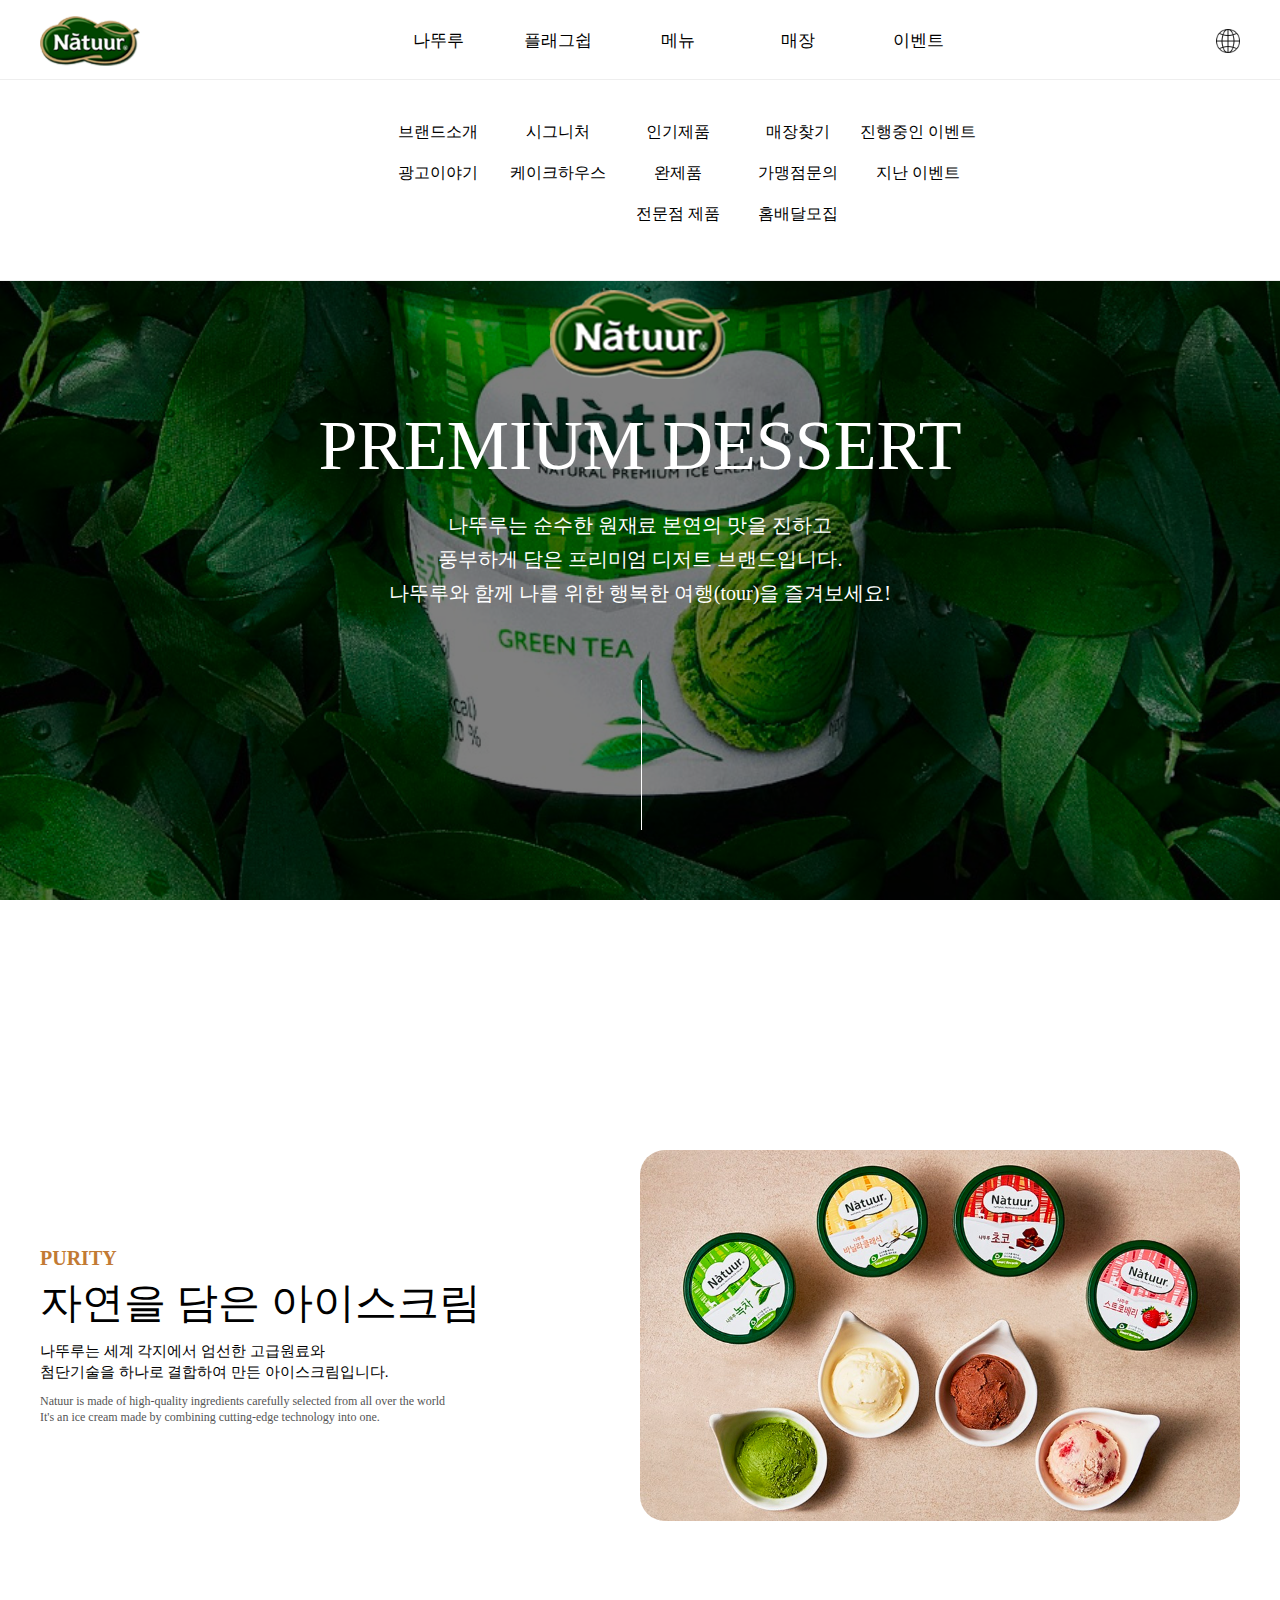
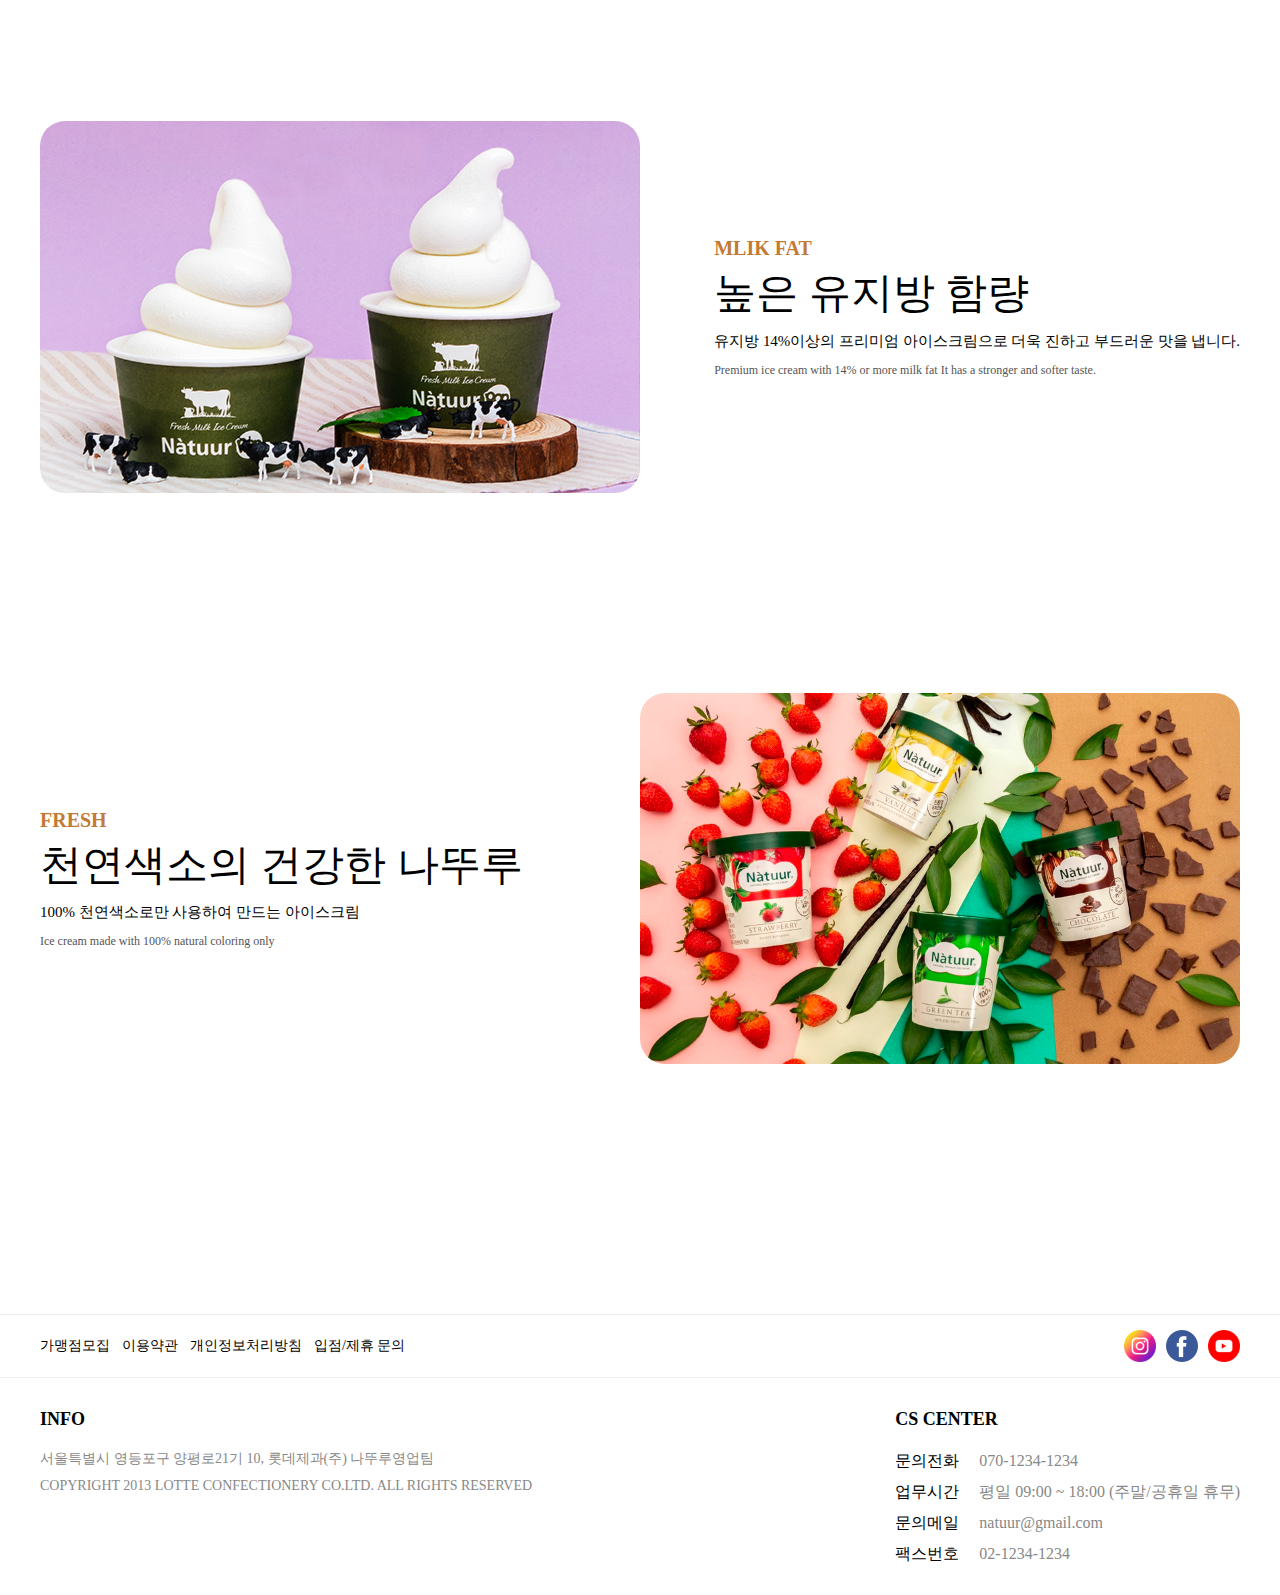
==== brand/company.html @ 03b8553c "root modify" ====
<!DOCTYPE html>
<html lang="ko">
<head>
    <meta charset="UTF-8" />
    <meta http-equiv="X-UA-Compatible" content="IE=edge" />
    <meta name="format-detection" content="telephone=no" />
    <meta name="robots" content="index,follow" />
    <meta name="viewport" content="width=device-width, initial-scale=1.0, maximum-scale=1.0" />
    <title>Natuur</title>
    <meta name="description" content="Natuur" />
    <!-- og -->
    <meta property="og:type" content="website" />
    <meta property="og:title" content="Natuur" />
    <meta property="og:description" content="Natuur" />
    <meta property="og:image" content="" />
    <meta property="og:url" content="" />
    <!-- Favicons -->
    <link rel="shortcut icon" href="">
    <!-- CSS -->
    <link rel="stylesheet" href="https://cdnjs.cloudflare.com/ajax/libs/animate.css/4.1.1/animate.min.css"/>
    <link rel="stylesheet" type="text/css" href="../assets/css/reset.css" />
    <link rel="stylesheet" href="https://unpkg.com/swiper/swiper-bundle.min.css"/>
    <link rel="stylesheet" type="text/css" href="../assets/css/ani.css" />
    <link rel="stylesheet" type="text/css" href="../assets/css/common.css" />
    <link rel="stylesheet" type="text/css" href="../assets/css/brand.css" />
    <link rel="stylesheet" type="text/css" href="../assets/css/responsive.css" />  

    <!-- SCRIPT -->
    <script type="text/javascript" src="../assets/js/jquery-1.11.2.min.js"></script>
    <script src="../assets/js/incSub.js"></script>

</head>
<body>
    <div id="header"></div>
    <div id="aside"></div>
    <div class="deemed"></div>
    <div class="company-contanier">
        <div class="visual">
            <div class="deemed-screen"></div>
            <div class="text">
                <img src="../assets/images/top-logo.png" alt="">
                <b>Premium Dessert</b>
                <p>나뚜루는 순수한 원재료 본연의 맛을 진하고<br/> 
                    풍부하게 담은 프리미엄 디저트 브랜드입니다.<br>
                    나뚜루와 함께 나를 위한 행복한 여행(tour)을 즐겨보세요!
                </p>
            </div>
        </div>
        <div class="contents">
            <div class="inner">
                <div class="item">
                    <div class="thumb">
                        <img src="../assets/images/company-img1.png" alt="">
                    </div>
                    <div class="text">
                        <span>purity</span>
                        <b>자연을 담은 아이스크림</b>
                        <p>
                            나뚜루는 세계 각지에서 엄선한 고급원료와<br/>
                            첨단기술을 하나로 결합하여 만든 아이스크림입니다.
                        </p>
                        <p>
                            Natuur is made of high-quality ingredients carefully selected from all over the world<br/>
                            It's an ice cream made by combining cutting-edge technology into one.
                        </p>
                    </div>
                </div>
                
                <div class="item">
                    <div class="thumb">
                        <img src="../assets/images/company-img3.png" alt="">
                    </div>
                    <div class="text">
                        <span>mlik fat</span>
                        <b>높은 유지방 함량</b>
                        <p>
                            유지방 14%이상의 프리미엄 아이스크림으로
                            더욱 진하고 부드러운 맛을 냅니다.
                        </p>
                        <p>
                            Premium ice cream with 14% or more milk fat
                            It has a stronger and softer taste.
                        </p>
                    </div>
                    
                </div>

                <div class="item">
                    <div class="thumb">
                        <img src="../assets/images/company-img2.png" alt="">
                    </div>
                    <div class="text">
                        <span>fresh</span>
                        <b>천연색소의 건강한 나뚜루</b>
                        <p>
                            100% 천연색소로만 사용하여 만드는 아이스크림
                        </p>
                        <p>
                            Ice cream made with 100% natural coloring only
                        </p>
                    </div>
                    
                </div>
            </div>
        </div>
    </div>
    <div id="footer"></div>
    <script src="https://unpkg.com/swiper/swiper-bundle.min.js"></script>
    
    <script defer src="../assets/js/script.js"></script>
</body>
</html>
---- assets/css/ani.css ----
@keyframes visualMove {
    from {transform: scale(1.1);}
    to {transform: scale(1.0);}
  }
  @keyframes fadeEffect {
    from {opacity: 0;}
    to {opacity: 1;}
  }
---- assets/css/common.css ----
@import url(//spoqa.github.io/spoqa-han-sans/css/SpoqaHanSansNeo.css);
body { font-family: 'Spoqa Han Sans Neo', 'sans-serif'; }

/*** header ***/
.inner{
    width: 1200px;
    margin: 0 auto;
}
#header{
    position: fixed;
    top: 0;
    left: 0;
    right: 0;
    z-index: 9;
    transition: all 0.3s ease;
    height: 80px;
    box-sizing: border-box;
}
#header .inner{
    display: flex;
    justify-content: space-between;
    align-items: center;
    width: 1200px;
    margin: 0 auto;
}
#header .top-logo{
    width: 100px;
}
#header .top-logo a{
    display: block;
}
#header .top-logo a img{
    display: block;
    max-width: 100%;
}
#header .top-nav{
    display: flex;
}
#header .top-nav > li{
    width: 120px;
}
#header .top-nav > li > a{
    text-align: center;
    display: block;
    font-size: 17px;
    font-weight: 500;
    color: #fff;
    padding: 30px 0;
}
#header .top-right{
    display: flex;
    align-items: center;
}
#header .langage{
    cursor: pointer;
    display: inline-block;
    box-sizing: border-box;
    width: 24px;
    height: 24px;
    background-image: url(../images/icon-global-w.png);
    background-position: center;
    background-repeat: no-repeat;
    background-size: contain;
}
#header .aside-btn{
    display: block;
    width: 32px;
    height: 32px;
    background:url(../images/btn-aside-white.png) no-repeat center / cover;
    box-sizing: border-box;
    cursor: pointer;
    margin-left: 8px;
    display: none;
}
/*** header Scroll ***/
#header.scroll-down{
    background-color: #fff;
    border-bottom: 1px solid #eee;
}
#header.scroll-down .top-nav li a{
    color: #000;
}
#header.scroll-down .langage{
    background-image: url(../images/icon-global.png);
}
#header.scroll-down .aside-btn{
    background:url(../images/btn-aside-black.png) no-repeat center / cover;
}

/*** header hover ***/
#header:hover{
    background-color: #fff;
    border-bottom: 1px solid #eee;
}
#header:hover .top-nav > li > a{
    color: #000;
}
#header:hover .top-nav > li{
    position: relative;
}
#header:hover .top-nav > li:hover:after{
    content: '';
    height: 3px;
    background-color: #004400;
    position: absolute;
    left: 0;
    bottom: 1px;
    right: 0;
}
#header:hover .sub-menu{
    display: block;
}
#header .sub-menu li a:hover{
    color: #004400;
    font-weight: 700;
}
#header:hover .langage{
    background-image: url(../images/icon-global.png);
}
#header:hover .sub-menu-bg{
    border-bottom: 1px solid #eee;
    height:200px;
}

/*** gnb ***/
#header .sub-menu{
    position: absolute;
    z-index: 2;
    display: none;
    padding: 30px 0;
    transition: all 0.8s ease;
}
#header .sub-menu li{
    width: 120px;
    padding: 10px 0;
    
}
#header .sub-menu li a{
    display: block;
    color: #000;
    font-size: 16px;
    font-weight: 500;
    text-align: center;
}
#header .sub-menu-bg{
    background-color: #fff;
    transition: all 0.3s ease;
    overflow: hidden;
    position: absolute;
    top: 80px;
    left: 0;
    right: 0;
    height: 0;
    height: 0;
    z-index: 1;
}

/*** footer ***/
#footer .footer-top{
    border-top: 1px solid #eee;
    border-bottom: 1px solid #eee;
}
#footer .footer-top .inner{
    padding: 15px 0;
    display: flex;
    justify-content: space-between;
    align-items: center;
}
#footer .footer-top .location{
    display: flex;
}
#footer .footer-top .location li + li{
    margin-left: 12px;
}
#footer .footer-top .location li a{
    display: block;
     font-size: 14px;
     color: #000;
     font-weight:500;
     line-height: 1.2em;
}
#footer .footer-top .sns{
    display: flex;
}
#footer .footer-top .sns li a{
    width: 32px;
    display: block;
}
#footer .footer-top .sns li + li{
    margin-left: 10px;
}
#footer .footer-top .sns li a img{
    display: block;
    max-width: 100%;
}
#footer .footer-bottom{
    padding: 30px 0;
}
#footer .footer-bottom .inner{
    display: flex;
    justify-content: space-between;
}
#footer .footer-bottom .info span{
    font-size: 18px;
    display: block;
    font-weight: 700;
    text-transform: uppercase;
    margin-bottom: 20px;
    color: #000;
}
#footer .footer-bottom .info p{
    font-size: 14px;
    color: #888;
    line-height: 1.2em;
}
#footer .footer-bottom .info p{
    margin-top: 10px;
}
#footer .footer-bottom .cs > span{
    font-size: 18px;
    display: block;
    font-weight: 700;
    text-transform: uppercase;
    margin-bottom: 20px;
    color: #000;
}
#footer .footer-bottom .cs div + div{
    margin-top: 10px;
}
#footer .footer-bottom .cs div > span{
    width: 80px;
    display: inline-block;
    font-size: 16px;
    color: #000;
    font-weight: 500;
}
#footer .footer-bottom .cs div > p{
    display: inline-block;
    font-size: 16px;
    color: #888;
    font-weight: 500;
}

/*** aside ***/
#aside{
    width: 80%;
    position: fixed;
    right:0;
    top: 0;
    bottom: 0;
    background-color: #fff;
    transform: translateX(1500px);
    transition: all 0.6s ease;
    z-index: 999;
}
#aside .aside-inner{
    width: 90%;
    margin: 0 auto;
}
#aside .aside-top{
    padding: 30px 0;
    border-bottom: 1px solid #ccc;
}
#aside .aside-top .aside-logo a{
    width: 80px;
    display: block;
}
#aside .aside-top .aside-logo a img{
    display: block;
    max-width: 100%;
}

#aside .menu-list .item .list-title{
    width: 100%;
    display: block;
    font-size: 18px;
    padding: 12px 0;
    border-bottom: 1px solid #ccc;
    font-weight: 400;
    cursor: pointer;
    text-align: left;
    padding-left: 5px;
    letter-spacing: 0.01px;
    position: relative;
}
#aside .menu-list .item .list-title:after{
    content: '';
    position: absolute;
    right: 10px;
    top: 50%;
    width: 30px;
    height: 30px;
    margin-top: -15px;
    background: url(../images/icon_arrow.png) no-repeat center / cover; 
    transform:rotate(90deg);
    transition: all 0.6s ease;
}
#aside .menu-list .item .aside-checked.list-title:after{
    transform:rotate(270deg);
    
}
#aside .menu-list .item .sub-menu{
    max-height: 0;
    overflow: hidden;
    transition: max-height 0.2s ease-out;
}
#aside .aside-checked + .sub-menu{
    border-bottom: 1px solid #ccc;
}
#aside .menu-list .item .sub-menu a{
    display: block;
    padding: 8px 0;
    font-weight: 400;
    font-size: 14px;
    padding-left: 10px;
    letter-spacing: 0.01px;
    color: #666;
}
#aside .menu-list .item .sub-menu a:first-child{
    padding-top: 12px;
}
#aside .menu-list .item .sub-menu a:last-child{
    padding-bottom: 12px;
}
.aside-active{
transform: translateX(0) !important;  
}
.aside-closeBtn{
    position: absolute;
    width: 30px;
    height: 30px;
    left: -40px;
    top: 30px;
    cursor: pointer;
}
.aside-closeBtn img{
    display: block;
    max-width: 100%;
}
.scroll-stop{
    height: 100%;
    overflow: hidden;
}
.deemed{
    position: fixed;
    top:0;
    left: 0;
    right: 0;
    bottom: 0;
    background: rgba(0,0,0,0.7);
    z-index: 98;
    display: none;
}

@media screen and (max-width: 1200px) { 
    #header .inner{
        width: 96%;
    }
}
@media screen and (max-width: 1024px) { 
    #header .top-nav > li {
        width: 100px;
    }
    #footer .footer-bottom .inner{
        display: block;
    }
    #footer .footer-bottom .info{
        margin-bottom: 30px;
    }
}
@media screen and (max-width: 768px) {
    #header{
        height: 60px;
    }
    #header:hover{
        background-color: initial;
        border-bottom: none;
    }
    #header .top-logo{
        width: 80px;
    }
    #header .inner{
        height: 60px;
    }
    #header .top-nav{
        display: none;
    }
    #header .aside-btn{
        display: block;
    }
    #header .langage{
        display: none;
    }
    #header .sub-menu-bg{
        display: none;
    }
}
@media screen and (max-width: 480px) {
    #footer .footer-top .inner{
        padding: 3.12vw 0;
    }
    #footer .footer-top .location li a{
        font-size: 2.91vw;
    }
    #footer .footer-top .location li + li{
        margin-left: 1.66vw;
    }
    #footer .footer-top .sns li a{
        width:6.66vw;
    }
    #footer .footer-top .sns li + li{
        margin-left: 1.8vw;
    }
    #footer .footer-bottom{
        padding: 6vw 0;
    }
    #footer .footer-bottom .info span,
    #footer .footer-bottom .cs > span{
        font-size: 3.75vw;
        margin-bottom: 4vw;
    }
    #footer .footer-bottom .info p{
        margin-top: 2.05vw;
        font-size: 3vw;
    }
    #footer .footer-bottom .cs div > span{
        width: 16vw;
        font-size: 3.33vw;
    }
    #footer .footer-bottom .cs div > p{
        font-size: 3.33vw;
    }
    #footer .footer-bottom .cs div + div{
        margin-top: 2vw;
    }
}
---- assets/css/brand.css ----
.company-contanier{
    background: url(../images/visual-brand.jpg) no-repeat center / cover;
    background-attachment: fixed;
}
.deemed-screen{
    position: absolute;
    top: 0;
    left: 0;
    right: 0;
    bottom: 0;
    background-color:rgba(0,0,0,0.5);
    z-index: 1;
}
.company-contanier .visual{
    height: 100vh;
    display: flex;
    justify-content: center;
    align-items: center;
}
.company-contanier .visual .text{
    text-align: center;
    z-index: 2;
}
.company-contanier .visual .text span{
    font-size: 30px;
    font-weight: 700;
}
.company-contanier .visual .text b{
    display: block;
    font-size: 70px;
    color: #fff;
    font-weight: 500;
    letter-spacing: -0.01px;
    text-transform: uppercase;
    line-height: 1.2em;
    padding: 20px 0;
}

.company-contanier .visual .text p{
    font-size: 20px;
    color: #fff;
    font-weight: 400;
    letter-spacing: -0.01px;
    line-height: 1.7em;
    position: relative;
}
.company-contanier .visual .text p::after{
    content: '';
    width: 1px;
    height: 150px;
    background-color: #fff;
    position: absolute;
    bottom: -220px;
    left: 50%;
    margin-left: 0.5px;
}
.company-contanier .contents{
    padding: 150px 0 ;
    background-color: #fff;
}
.company-contanier .contents .item{
    display: flex;
    justify-content: space-between;
    align-items: center;
    padding: 100px 0;
    flex-flow: row-reverse;
}
.company-contanier .contents .item:nth-child(2){
    flex-flow: row;
}
.company-contanier .contents .item .text span{
    display: block;
    font-size: 20px;
    font-weight: 700;
    text-transform: uppercase;
    color: #c27a34;
    margin-bottom: 5px;
}
.company-contanier .contents .item .text b{
    display: block;
    font-size: 42px;
    font-weight: 400;
    color: #000;
    letter-spacing: -0.02px;
    margin-bottom: 10px;
}
.company-contanier .contents .item .text p{
    font-size: 15px;
    line-height: 1.4em;
    letter-spacing: -0.01px;
}
.company-contanier .contents .item .text p + p{
    margin-top: 10px;
    font-size: 12px;
    color: #555;
}
.company-contanier .contents .item .thumb{
    width:600px;
}
.company-contanier .contents .item .thumb img{
    display: block;
    max-width: 100%;
    border-radius: 25px;
}


@media screen and (max-width: 1200px) { 
    .company-contanier .contents .item .thumb{
        width: 500px;
    }
    .company-contanier .contents .item .text b{
        font-size: 32px;
    }
    .company-contanier .contents .item .text p{
        font-size: 14px;
    }
}
@media screen and (max-width: 1024px) { 
    .company-contanier .contents{
        padding: 80px 0;
    }
.company-contanier .contents .item .thumb img{
    max-width: 90%;
    margin: 0 auto;
    }   
}
@media screen and (max-width: 768px) { 
    .company-contanier .visual .text img{
        display: block;
        width: 150px;
        margin: 0 auto;
    }
    .company-contanier .visual .text b{
        font-size: 40px;
    }
    .company-contanier .visual .text p {
        font-size: 15px;
    }
    .company-contanier .visual .text p::after {
        height: 110px;
        bottom: -150px;
    }
    .company-contanier .contents .item{
        display: block;
        padding: 60px 0;
    }
    .company-contanier .contents .item .thumb{
        width: 100%;
        margin-bottom: 30px;
    }
    .company-contanier .contents .item .thumb img{
        max-width: 100%;
    }
    .company-contanier .contents .item .text br{
        display: none;
    }
    .company-contanier .contents .item .text p{
        font-size: 17px;
    }
    .company-contanier .contents .item .text p + p{
        font-size: 14px;
    }
}
@media screen and (max-width: 480px) { 
    .company-contanier .visual .text img{
        width: 30vw;
    }
    .company-contanier .visual .text b{
        font-size: 8.33vw;
        padding: 4.1vw 0;
    }
    .company-contanier .visual .text p {
        font-size: 3.1vw;
    }
    .company-contanier .visual .text p::after {
        height: 20vw;
        bottom: -31vw;
    }
    .company-contanier .contents{
        padding: 15vw 0;
    }
    .company-contanier .contents .item{
        display: block;
        padding: 10vw 0;
    }
    .company-contanier .contents .item .thumb{
        margin-bottom: 6.25vw;
    }
    .company-contanier .contents .item .text span{
        font-size: 4.16vw;
        margin-bottom: 1vw;
    }
    .company-contanier .contents .item .text b{
        font-size: 6vw;
        margin-bottom: 2vw;
    }
    .company-contanier .contents .item .text p{
        font-size: 3.6vw;
    }
    .company-contanier .contents .item .text p + p{
        font-size: 3vw;
        margin-top: 2vw;
    }
}
---- assets/css/responsive.css ----
@media screen and (max-width: 1200px) { 
    .inner{
        width: 96%;
    }
    .visual-pagination{
        width: 96% !important;
    }
    .story .tab{
        top: 60px;
    }
    .story .tab li{
        height: 60px;
    }
    .story .tab li button{
        font-size: 40px;
    }
    .story-active button{
        font-size: 50px !important;
    }
  }
  
  @media screen and (max-width: 1024px) { 
    .product .pr-list li{
       max-width: initial;
       width: 23.25%;
    }
    .product .pr-list li p{
        font-size: 14px;
    }
    .story .tab{
        top: 10px;
    }
    .story .contents .story-item .con-list li{
        width: 30%;
    }
    .story .contents .story-item .con-list li + li{
        margin-left: 5%;
    }
    .story .contents .story-item > span{
        font-size: 32px;
    }
    .story .contents .story-item p{
        font-size: 20px;
    }
    .story .contents .story-item .premium-list{
        display: block;
        width: 100%;
    }
    .story .contents .story-item .premium-list img{
        width: 49%;
        display: inline-block;
    }
    .story .contents .story-item .premium-list img + img{  
        margin-left: 1%;
    }

  }
  @media screen and (max-width: 768px) { 
    .product{
        padding: 80px 0;
    }
    .product .pr-list li{
       display: block;
       width: 96%;
       margin: 0 auto;
       margin-bottom: 10px;
    }
    .product .pr-list li p{
        font-size: 17px;
    }
    .product .pr-list{
       display: grid;
       grid-template-columns: 1fr 1fr;
    }
    .product .pr-list li:hover{
        transform: none;
    }

    .special{
        height: 400px;
    }
    .special .text span{
        font-size: 50px;
    }
    .special .text p{
        font-size: 20px;
    }

    .story{
        padding: 80px 0 120px;
        height: auto;
    }
    .story .tab{
        top: 40px;
    }
    .story .contents .story-item > span{
        font-size: 28px;
    }
    .story .contents .story-item p{
        font-size: 17px;
    }
    .story .tab li{
        height: 45px;
    }
    .story-active button{
        font-size: 40px !important;
    }
    .story .tab li button{
        font-size: 30px;
    }
    .story .contents .story-item .con-list span{
        font-size: 17px;
    }
    .story .contents .story-item .overrun-list{
        display: block;
    }
    .story .contents .story-item .overrun-list img:first-child{
        width: 50%;
        display: inline-block;
    }
    .story .contents .story-item .overrun-list img:last-child{
        width: 42.5%;
        margin-left: 2%;
        display: inline-block;
    }
    
    .banner .content{
        height: 100px;
    }
    .banner .content .text > div span{
        font-size: 24px;
    }
    .banner .content .text > div .x {
        padding: 5px 10px 7px;
        width: 14px;
    }
    .banner .content .text p{
        margin-top: 10px;
        font-size: 16px;
        font-weight: 500;
    }
    .banner .text .banner-char{
        width: 130px;
        top: -30px;
        right: -140px;
    }
    .news{
        padding: 100px 0;
    }
    .news .news-list .item .text p{
        font-size: 17px;
    }
  }

  @media screen and (max-width: 580px) { 
    .main-visual .text span{
        font-size: 60px;
    }
    .main-visual .text p{
        font-size: 30px;
    }
    .story .contents .story-item > span{
        font-size: 24px;
    }
    .story .contents .story-item p{
        font-size: 14px;
    }
    .story .tab{
        top: 50px;
    }
    .story .tab li {
        height: 35px;
    }
    .story .tab li button {
        font-size: 22px;
    }
    .story-active button {
        font-size: 30px !important;
    }
    .story .contents .story-item .con-list div{
        display: block;
    }
    .story .contents .story-item .con-list div img{
        display: block;
        margin: 1.72vw auto 3.4vw;
        width: 5.5vw;
    }
    .story .contents .story-item .con-list span{
        display: block;
        margin-left: 0;
        text-align: center;
        font-size: 2.41vw;
    }
    .banner .content {
        height: 18vw;
    }
    .banner .content .text > div span{
        font-size:5vw;
    }
    .banner .content .text > div .x {
        padding: 0.86vw 1.72vw 1.2vw;
        width: 2.4vw;
    }
    .banner .content .text p {
        margin-top: 1.72vw;
        font-size: 3.6vw;
    }
    .banner .text .banner-char {
        width: 22.42vw;
        top: -5.17vw;
        right: -24.13vw;
    }
  }

  @media screen and (max-width: 480px) {
.visual-pagination{
    padding-left: 2vw;
}
.visual-pagination .swiper-pagination-bullet{
    width: 16vw;
    height: 2px;
}
    .main-visual .text span{
        font-size: 11vw;
    }
    .main-visual .text p{
        font-size: 5.83vw;
        margin-bottom: 6.25vw;
    }
    .main-visual .text a {
        width: 29.1vw;
        height: 7.08vw;
        line-height: 7.08vw;
        font-size: 3.75vw;
        padding: 0 4.16vw;
    }
    .main-visual .text a:after {
        width: 3.33vw;
        height: 3.33vw;
        right: 3.33vw;
        margin-top: -1.66vw;
    }
    .main-visual .bg {
        background-image: url(../images/m_main-visual-01.png);
        background-repeat: no-repeat;
        background-size: cover;
    }
    .main-visual .bg.bg2 {
        background-image: url(../images/m_main-visual-03.png);
        background-repeat: no-repeat;
        background-size: cover;
    }


    .product{
        padding: 16.66vw 0;
    }
    .section-title p{
        font-size: 7.19vw;
    }
    .section-title span {
        font-size: 4.58vw;
        margin-bottom: 8.33vw;
    }
    .product .pr-list li{
        padding: 2.08vw;
    }
    .product .pr-list li span{
        font-size: 3.3vw;
    }
    .product .pr-list li p{
        font-size: 3.3vw;
        
    }
    .product .pr-list li img{
        margin-bottom: 10.41vw;
    }

    .special {
        height: 70vw;
    }
    .special .text span{
        font-size: 10.41vw;

    }
    .special .text p{
        font-size: 4.16vw;
        margin-bottom: 6.25vw;
    }
    .special .text a {
        font-size: 2.91vw;
        width: 25vw;
        height: 7.5vw;
        line-height: 7.5vw;
  }

  .story{
    padding: 12.5vw 0 24vw;
  }
  .story-active button{
      font-size: 6.25vw !important;
  }
  .story .tab{
    top: 12vw;
  }
  .story .tab li{
      height: 7.3vw;
  }
  .story .tab li button{
      font-size: 4.58vw;
  }
  .story .contents .story-item > span{
      font-size: 6.25vw;
      margin-bottom: 2.08vw;
  }
  .story .contents .story-item p{
      font-size: 3vw;
  }
  .story .contents .story-item .con-list,
  .story .contents .story-item .premium-list,
  .story .contents .story-item .overrun-list{
      padding-top: 12.5vw;
  }
  .story .contents .story-item .overrun-list{
      font-size: 8vw;
  }
  .story .contents .story-item .premium-list img + img,
  .story .contents .story-item .overrun-list img:last-child{
      margin-left: 0;
  }

  .news{
      padding: 14.5vw 0;
  }
  .news .news-list .item .text p{
      font-size: 4.3vw;
      margin-bottom: 4vw;
  }
  .news .news-list .item .text > div span{
      font-size: 3.6vw;
  }
.news .news-list .item .text > div a {
    font-size: 3vw;
    width: 25vw;
    height: 7.5vw;
    line-height: 7.5vw;
}
}
@media screen and (max-width: 380px) {
    .story .tab{
       top: 15vw;
    }
}
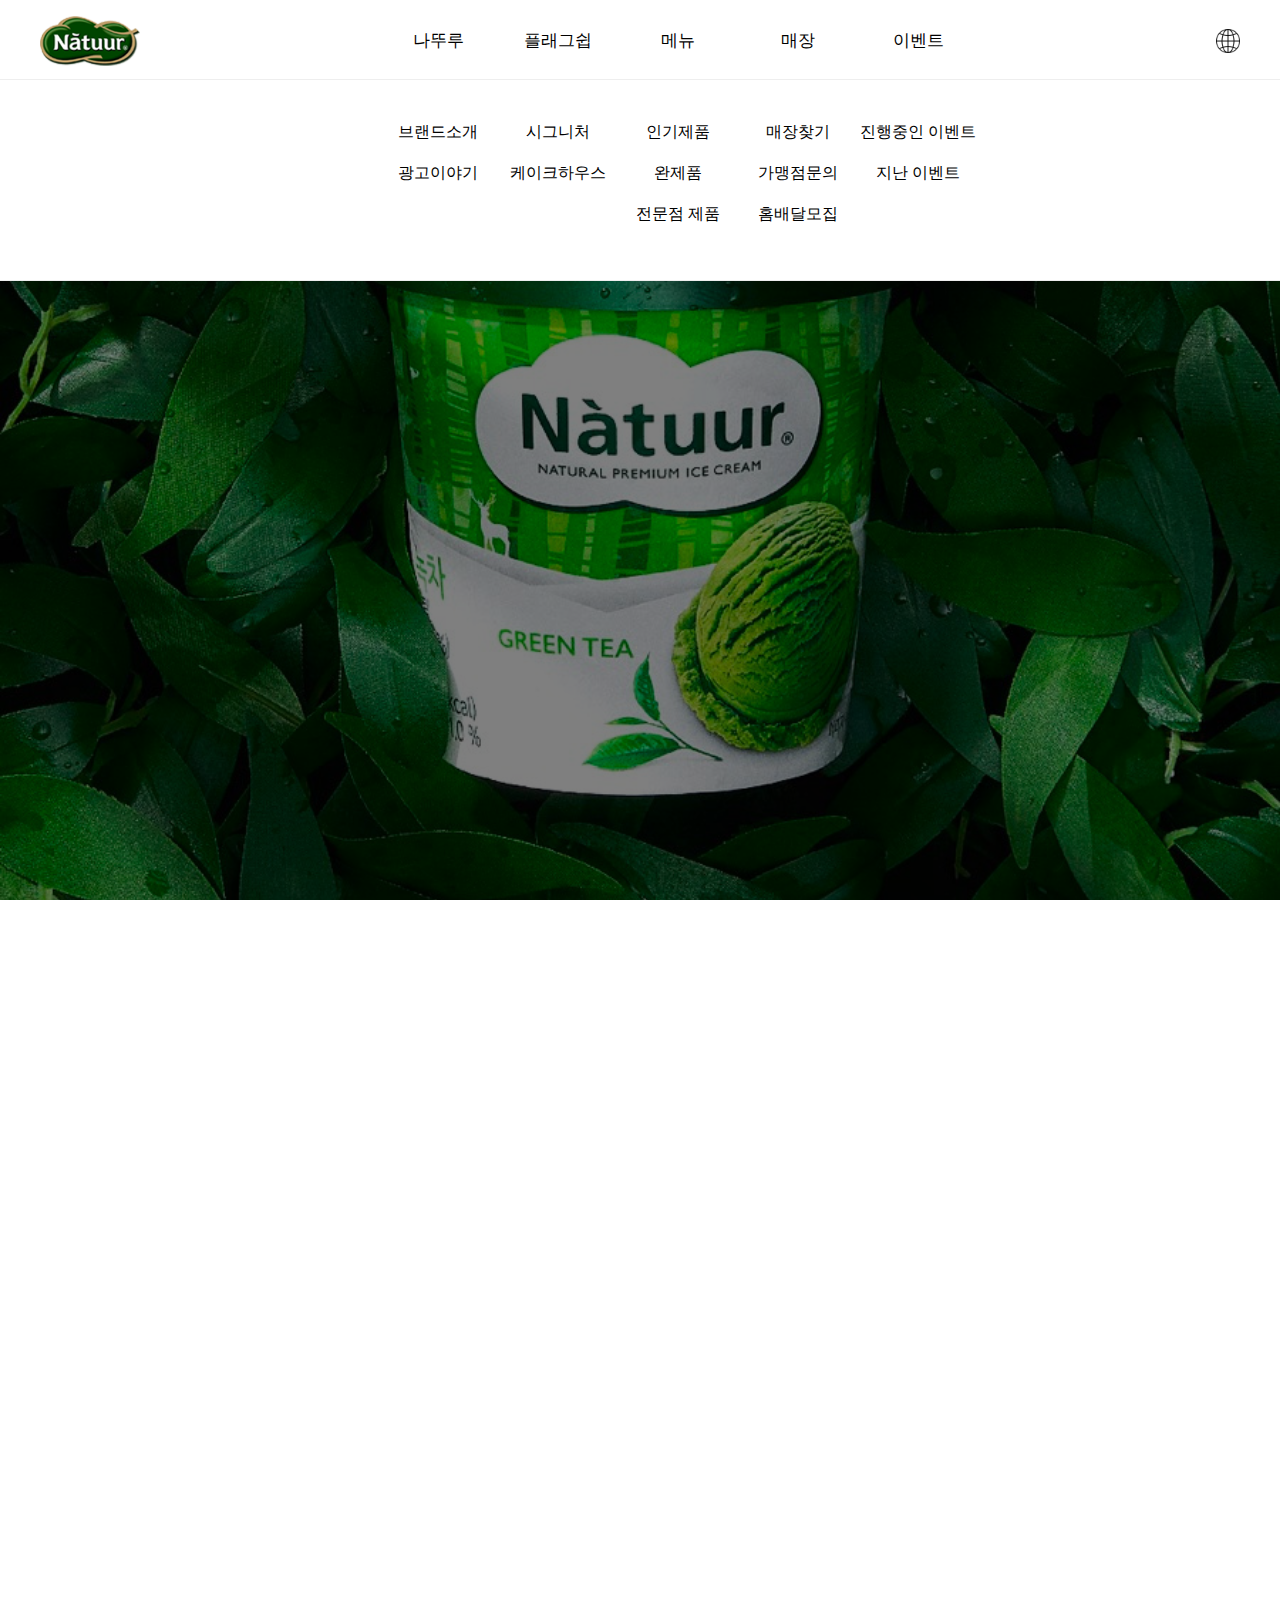
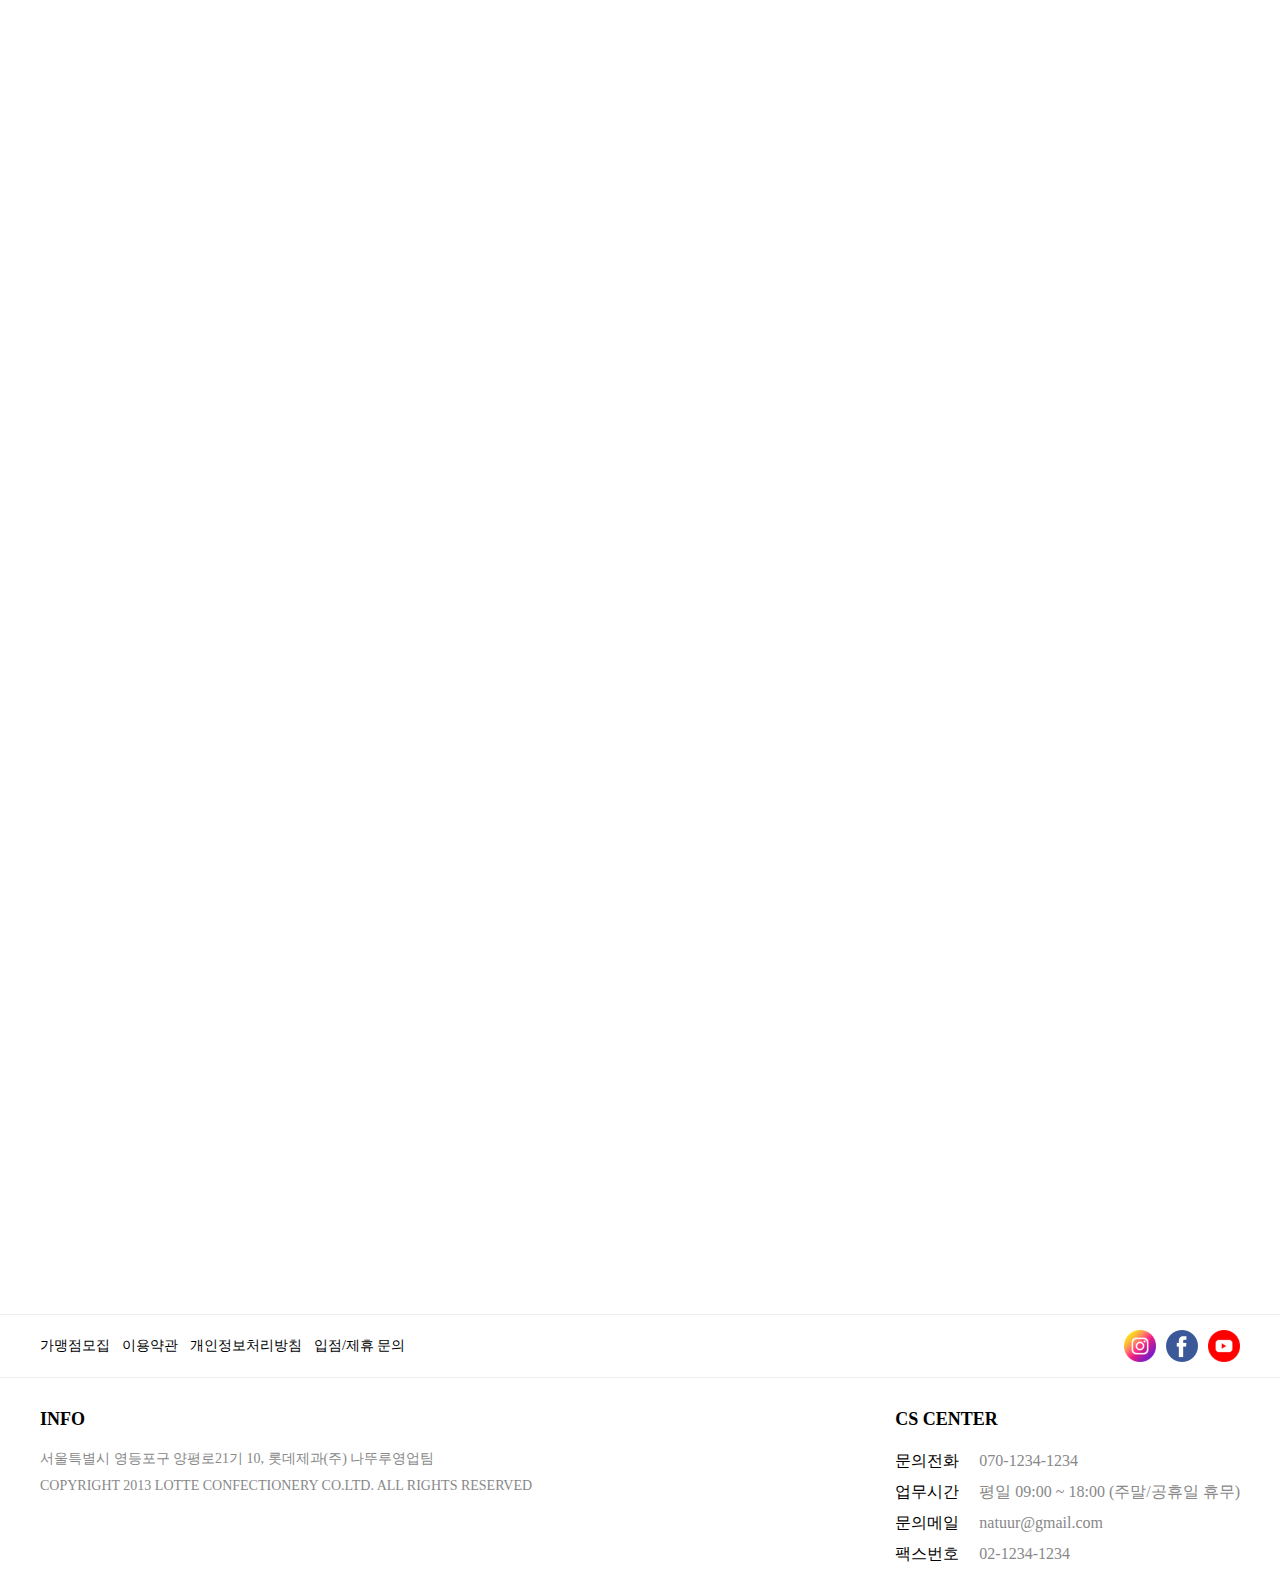
==== commit 69d4ef4e: "images change" ====
--- a/brand/company.html
+++ b/brand/company.html
@@ -18,6 +18,7 @@
     <link rel="shortcut icon" href="">
     <!-- CSS -->
     <link rel="stylesheet" href="https://cdnjs.cloudflare.com/ajax/libs/animate.css/4.1.1/animate.min.css"/>
+    <link href="https://unpkg.com/aos@2.3.1/dist/aos.css" rel="stylesheet">
     <link rel="stylesheet" type="text/css" href="../assets/css/reset.css" />
     <link rel="stylesheet" href="https://unpkg.com/swiper/swiper-bundle.min.css"/>
     <link rel="stylesheet" type="text/css" href="../assets/css/ani.css" />
@@ -27,6 +28,7 @@
 
     <!-- SCRIPT -->
     <script type="text/javascript" src="../assets/js/jquery-1.11.2.min.js"></script>
+    <script src="https://unpkg.com/aos@2.3.1/dist/aos.js"></script>
     <script src="../assets/js/incSub.js"></script>
 
 </head>
@@ -38,9 +40,9 @@
         <div class="visual">
             <div class="deemed-screen"></div>
             <div class="text">
-                <img src="../assets/images/top-logo.png" alt="">
-                <b>Premium Dessert</b>
-                <p>나뚜루는 순수한 원재료 본연의 맛을 진하고<br/> 
+                <img src="../assets/images/sub_visual_logo.png" alt="" data-aos="fade-up" data-aos-duration="1200">
+                <b data-aos="fade-up" data-aos-duration="1600" >Premium Dessert</b>
+                <p data-aos="fade-up" data-aos-duration="2000" >나뚜루는 순수한 원재료 본연의 맛을 진하고<br/> 
                     풍부하게 담은 프리미엄 디저트 브랜드입니다.<br>
                     나뚜루와 함께 나를 위한 행복한 여행(tour)을 즐겨보세요!
                 </p>
@@ -48,7 +50,7 @@
         </div>
         <div class="contents">
             <div class="inner">
-                <div class="item">
+                <div class="item" data-aos="fade-up" data-aos-duration="1200">
                     <div class="thumb">
                         <img src="../assets/images/company-img1.png" alt="">
                     </div>
@@ -66,7 +68,7 @@
                     </div>
                 </div>
                 
-                <div class="item">
+                <div class="item" data-aos="fade-up" data-aos-duration="1200">
                     <div class="thumb">
                         <img src="../assets/images/company-img3.png" alt="">
                     </div>
@@ -82,10 +84,9 @@
                             It has a stronger and softer taste.
                         </p>
                     </div>
-                    
                 </div>
 
-                <div class="item">
+                <div class="item" data-aos="fade-up" data-aos-duration="1200">
                     <div class="thumb">
                         <img src="../assets/images/company-img2.png" alt="">
                     </div>
@@ -105,8 +106,7 @@
         </div>
     </div>
     <div id="footer"></div>
+</body>
     <script src="https://unpkg.com/swiper/swiper-bundle.min.js"></script>
-    
     <script defer src="../assets/js/script.js"></script>
-</body>
 </html>--- a/assets/css/brand.css
+++ b/assets/css/brand.css
@@ -20,6 +20,11 @@
 .company-contanier .visual .text{
     text-align: center;
     z-index: 2;
+}
+.company-contanier .visual .text img{
+    display: block;
+    width: 180px;
+    margin: 0 auto;
 }
 .company-contanier .visual .text span{
     font-size: 30px;
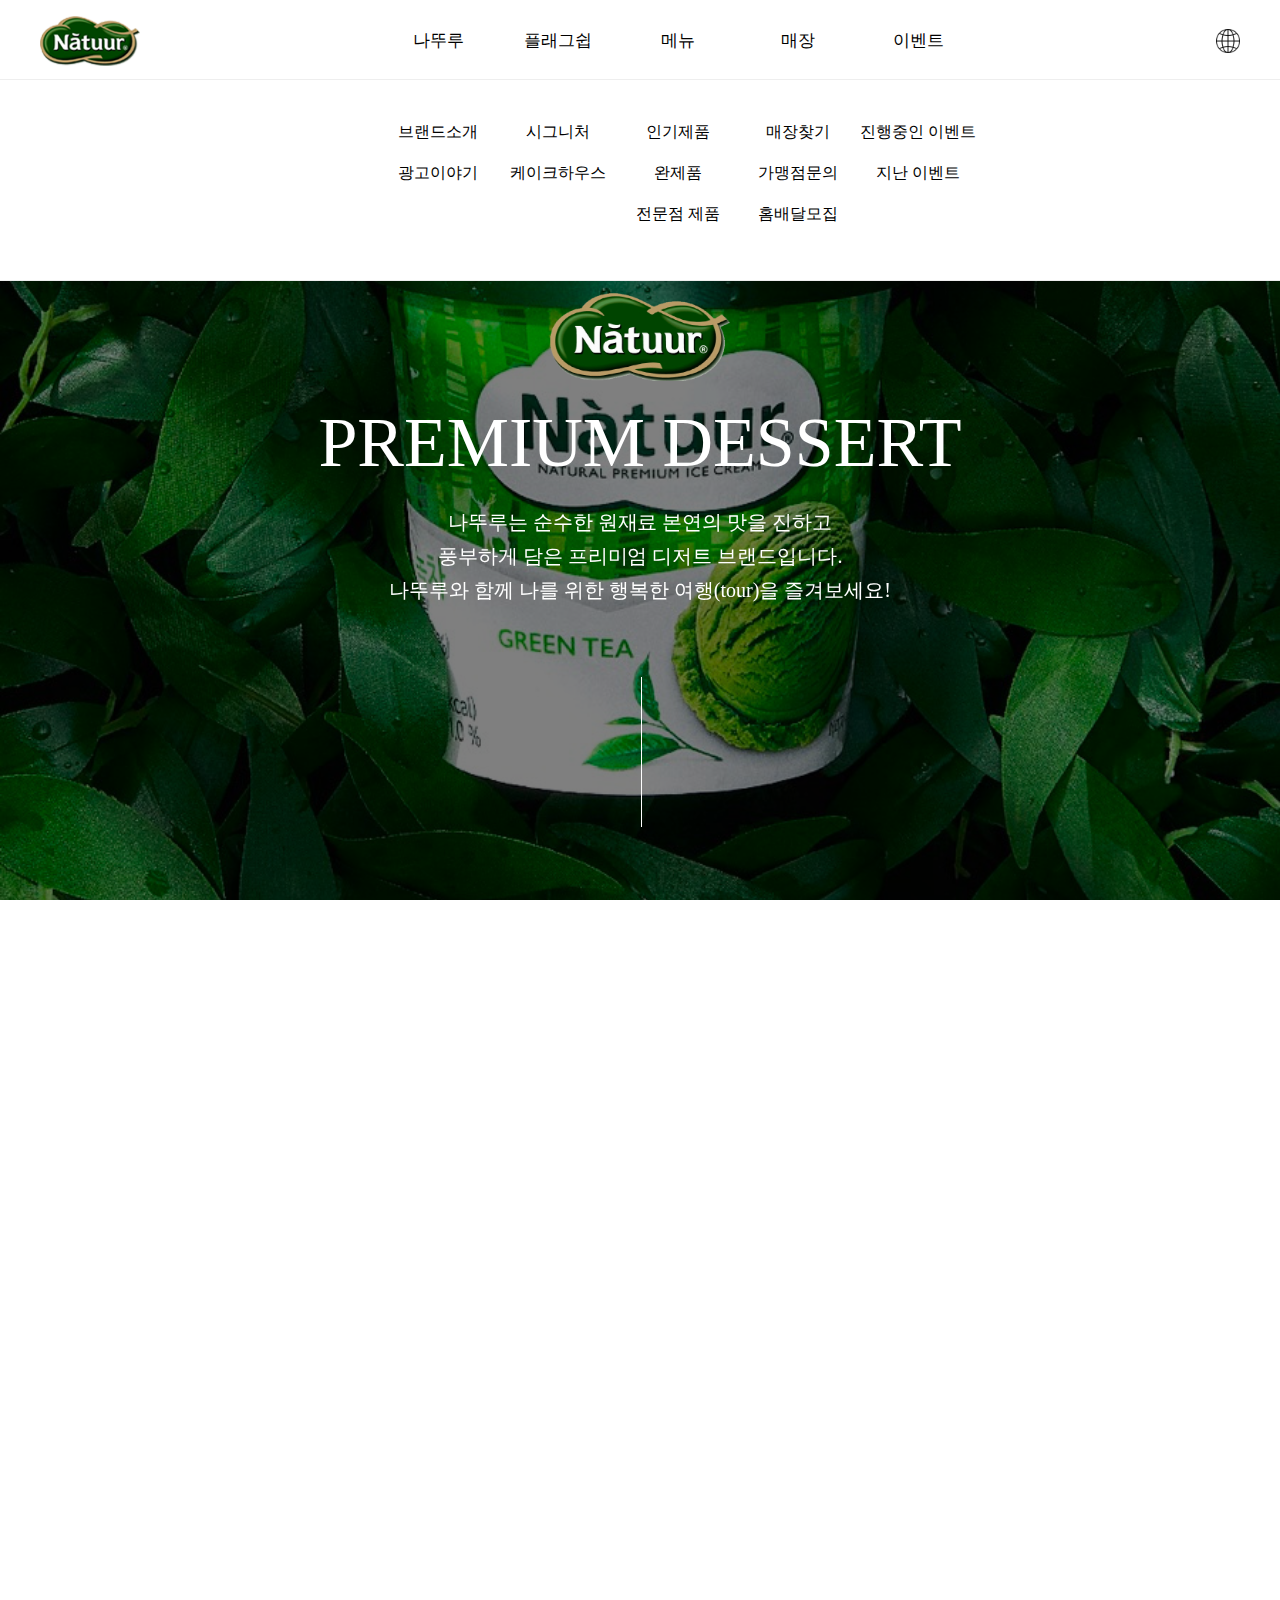
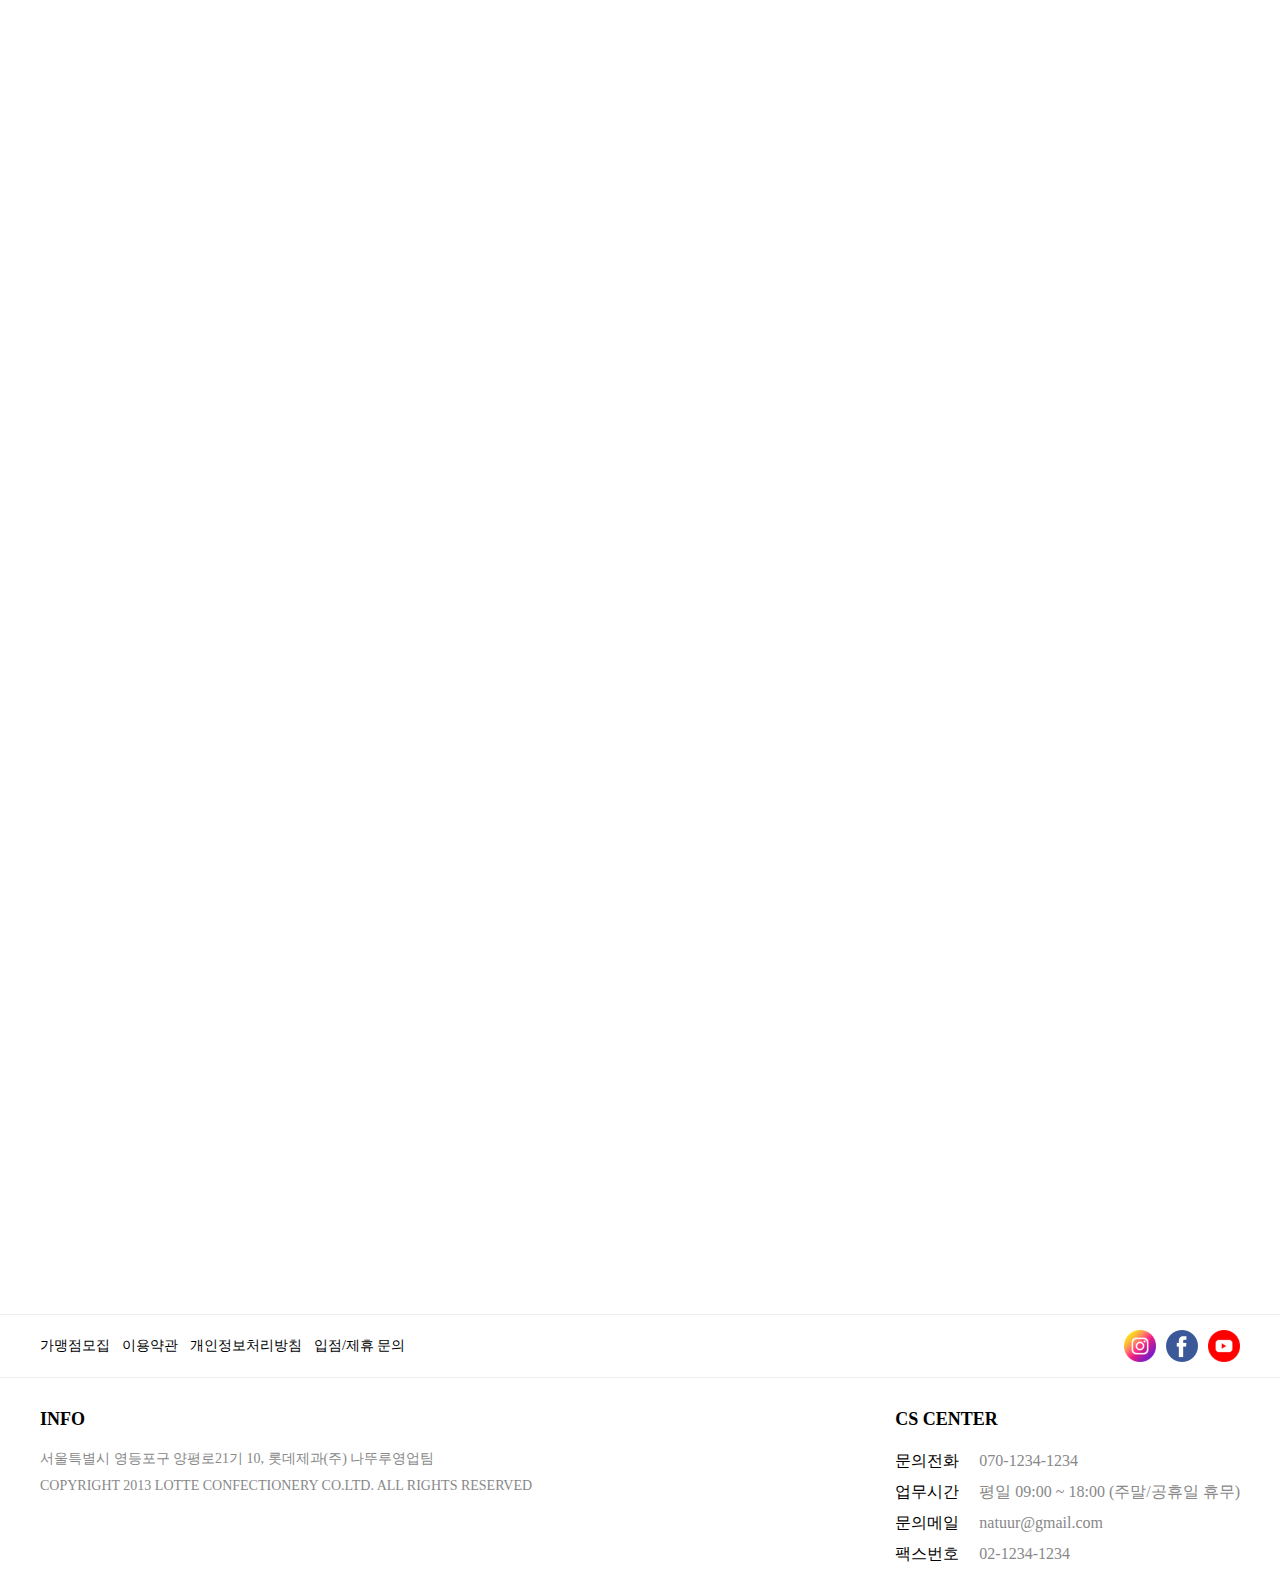
==== commit c93edaf3: "AOS issue modify" ====
--- a/brand/company.html
+++ b/brand/company.html
@@ -107,6 +107,7 @@
     </div>
     <div id="footer"></div>
 </body>
+    <script>AOS.init();</script>
     <script src="https://unpkg.com/swiper/swiper-bundle.min.js"></script>
     <script defer src="../assets/js/script.js"></script>
 </html>